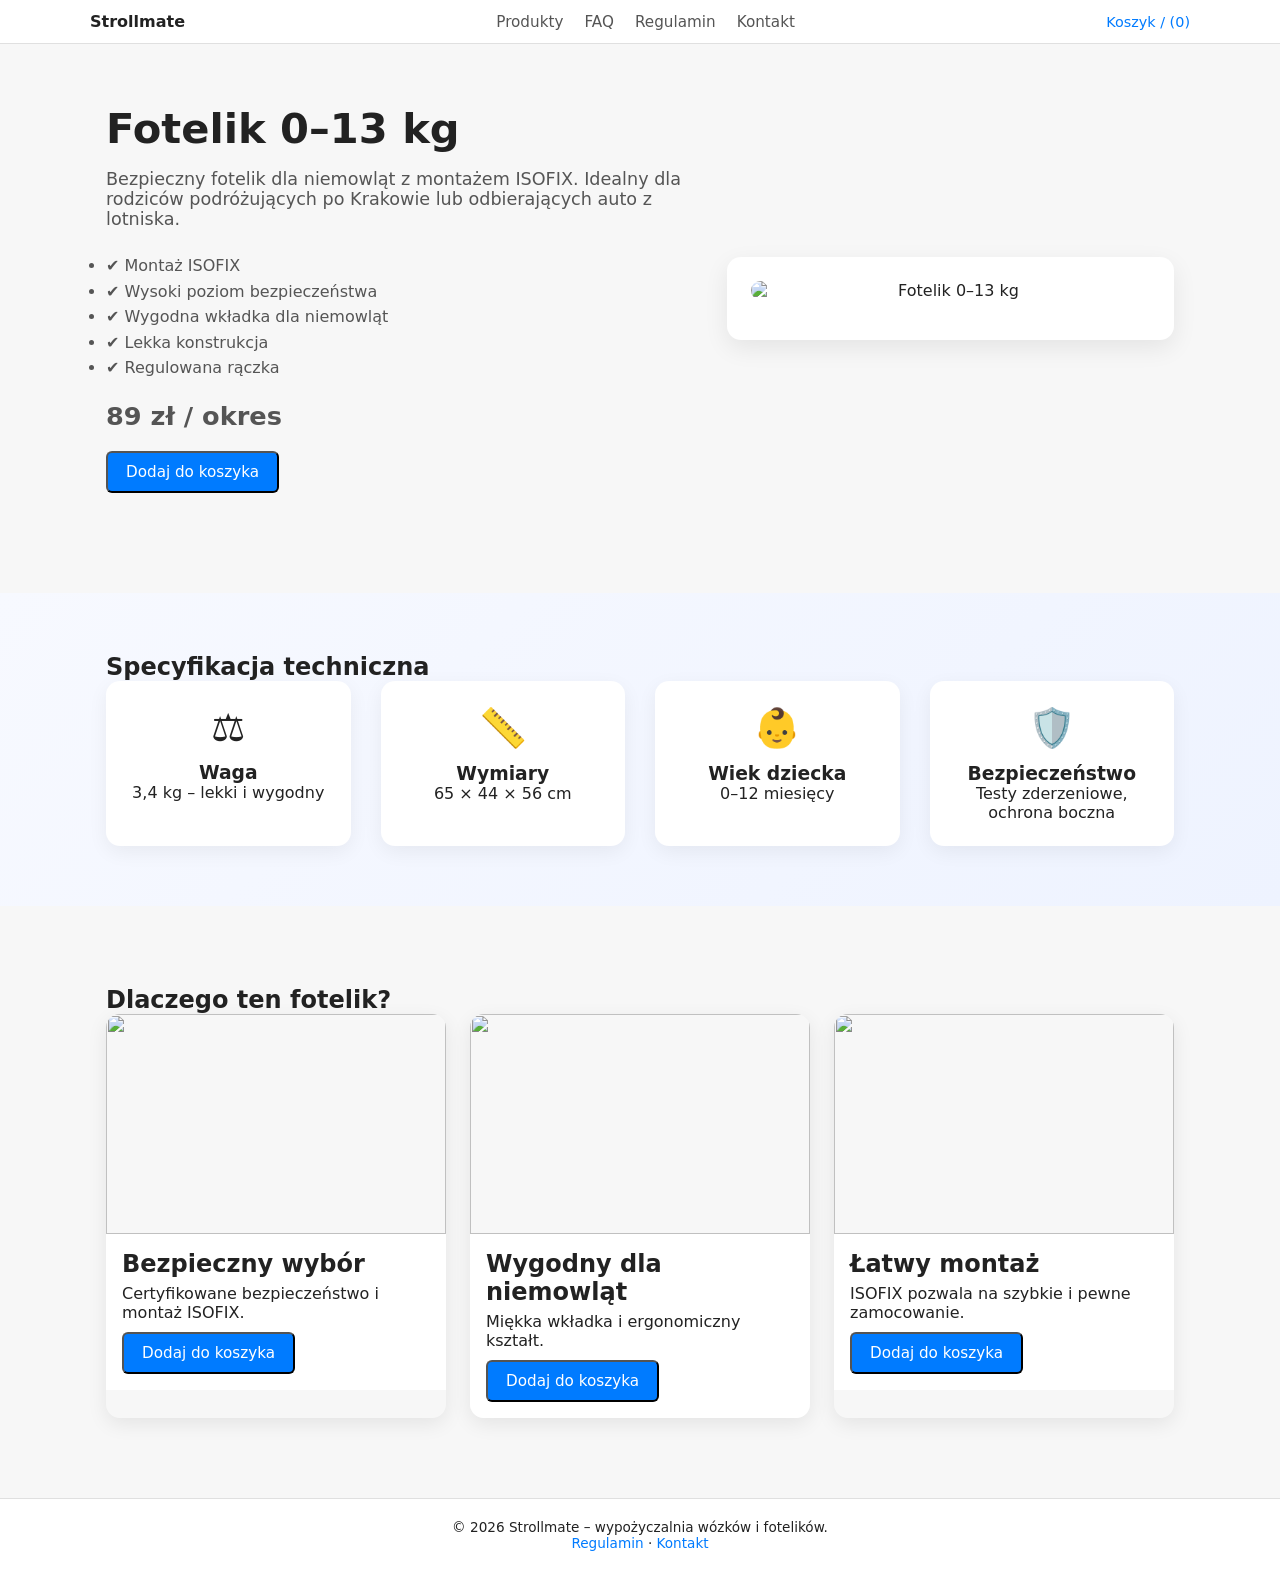
==== produkt-fotelik1.html @ 66cd1702 "Add files via upload" ====
<!DOCTYPE html>
<html lang="pl">
<head>
  <meta charset="UTF-8" />
  <title>Fotelik 0–13 kg – Strollmate</title>
  <meta name="viewport" content="viewport-fit=cover, width=device-width, initial-scale=1" />
  <link rel="stylesheet" href="assets/css/style.css" />
  <script defer src="assets/js/app.js"></script>
</head>

<body>

  <!-- TOPBAR -->
  <header class="topbar">
    <div class="container topbar-inner">
      <div class="topbar-left">
        <a href="index.html" class="logo">Strollmate</a>
      </div>

      <nav class="topbar-nav">
        <a href="produkty.html">Produkty</a>
        <a href="faq.html">FAQ</a>
        <a href="regulamin.html">Regulamin</a>
        <a href="kontakt.html">Kontakt</a>
      </nav>

      <div class="topbar-right">
        <a href="rezerwacja.html" class="cart-link">Koszyk / <span id="cart-total">(0)</span></a>
      </div>
    </div>
  </header>

  <!-- HERO PRODUKTU -->
  <section class="fancy-hero">
    <div class="container fancy-grid">

      <div class="fancy-left">
        <h1>Fotelik 0–13 kg</h1>
        <p>Bezpieczny fotelik dla niemowląt z montażem ISOFIX. Idealny dla rodziców podróżujących po Krakowie lub odbierających auto z lotniska.</p>

        <ul style="margin: 20px 0; color:#555; line-height:1.6;">
          <li>✔ Montaż ISOFIX</li>
          <li>✔ Wysoki poziom bezpieczeństwa</li>
          <li>✔ Wygodna wkładka dla niemowląt</li>
          <li>✔ Lekka konstrukcja</li>
          <li>✔ Regulowana rączka</li>
        </ul>

        <p class="price" style="font-size:1.6rem; font-weight:700; margin:20px 0;">89 zł / okres</p>

        <button
          class="btn-primary add-to-cart"
          data-id="fotelik1"
          data-name="Fotelik 0–13 kg"
          data-price="89"
        >
          Dodaj do koszyka
        </button>
      </div>

      <div class="fancy-right">
        <div class="fancy-card">
          <img src="assets/img/fotelik.jpg" alt="Fotelik 0–13 kg" class="fancy-img">
        </div>
      </div>

    </div>
  </section>

  <!-- SPECYFIKACJA -->
  <section class="steps-premium">
    <div class="container">
      <h2>Specyfikacja techniczna</h2>

      <div class="steps-premium-grid">

        <div class="step-premium">
          <div class="step-icon">⚖️</div>
          <h3>Waga</h3>
          <p>3,4 kg – lekki i wygodny</p>
        </div>

        <div class="step-premium">
          <div class="step-icon">📏</div>
          <h3>Wymiary</h3>
          <p>65 × 44 × 56 cm</p>
        </div>

        <div class="step-premium">
          <div class="step-icon">👶</div>
          <h3>Wiek dziecka</h3>
          <p>0–12 miesięcy</p>
        </div>

        <div class="step-premium">
          <div class="step-icon">🛡️</div>
          <h3>Bezpieczeństwo</h3>
          <p>Testy zderzeniowe, ochrona boczna</p>
        </div>

      </div>
    </div>
  </section>

  <!-- KORZYŚCI -->
<section class="mosaic">
  <div class="container">
    <h1>Dlaczego ten fotelik?</h1>

    <div class="mosaic-grid">

      <article class="mosaic-card" data-product="fotelik1">
        <img src="assets/img/fotelik.jpg" alt="">
        <div class="mosaic-info">
          <h2>Bezpieczny wybór</h2>
          <p>Certyfikowane bezpieczeństwo i montaż ISOFIX.</p>

          <button
           class="btn-primary add-to-cart"
           data-id="fotelik1"
           data-name="Fotelik 0–13 kg"
           data-price="89"
           style="margin-top:10px;"
          >
           Dodaj do koszyka
          </button>
        </div>
      </article>

      <article class="mosaic-card" data-product="fotelik1">
        <img src="assets/img/fotelik2.jpg" alt="">
        <div class="mosaic-info">
          <h2>Wygodny dla niemowląt</h2>
          <p>Miękka wkładka i ergonomiczny kształt.</p>

          <button
            class="btn-primary add-to-cart"
            data-id="fotelik1"
            data-name="Fotelik 0–13 kg"
            data-price="89"
            style="margin-top:10px;"
          >
            Dodaj do koszyka
          </button>
        </div>
      </article>

      <article class="mosaic-card" data-product="fotelik1">
        <img src="assets/img/fotelik.jpg" alt="">
        <div class="mosaic-info">
          <h2>Łatwy montaż</h2>
          <p>ISOFIX pozwala na szybkie i pewne zamocowanie.</p>

          <button
            class="btn-primary add-to-cart"
            data-id="fotelik1"
            data-name="Fotelik 0–13 kg"
            data-price="89"
            style="margin-top:10px;"
          >
            Dodaj do koszyka
          </button>
        </div>
      </article>

    </div>
  </div>
</section>

  <!-- FOOTER -->
  <footer class="footer">
    <div class="container footer-inner">
      <p>© 2026 Strollmate – wypożyczalnia wózków i fotelików.</p>
      <p><a href="regulamin.html">Regulamin</a> · <a href="kontakt.html">Kontakt</a></p>
    </div>
  </footer>

</body>
</html>
---- assets/css/style.css ----
/* RESET */
* {
  box-sizing: border-box;
  margin: 0;
  padding: 0;
  font-family: system-ui, -apple-system, BlinkMacSystemFont, "Segoe UI", sans-serif;
}

img {
  display: block;
  max-width: 100%;
}

body {
  background: #f7f7f7;
  color: #222;
}

section {
  margin-bottom: 40px;
}

.container {
  max-width: 1100px;
  margin: 0 auto;
  padding: 0 16px;
}

/* TOPBAR */

.topbar {
  background: #ffffff;
  border-bottom: 1px solid #e0e0e0;
}

.topbar-inner {
  display: flex;
  align-items: center;
  justify-content: space-between;
  padding: 12px 0;
}

.logo {
  font-weight: 700;
  text-decoration: none;
  color: #222;
}

.topbar-nav a {
  margin: 0 8px;
  text-decoration: none;
  color: #555;
  font-size: 0.95rem;
}

.topbar-nav a:hover {
  color: #007bff;
}

.topbar-right {
  display: flex;
  align-items: center;
  gap: 12px;
}

.cart-link {
  font-size: 0.9rem;
  text-decoration: none;
  color: #007bff;
}

/* KATEGORIE */

.categories {
  background: #fafafa;
  border-bottom: 1px solid #e0e0e0;
}

.categories-inner {
  display: flex;
  flex-wrap: wrap;
  gap: 12px;
  padding: 10px 0;
}

.categories-inner a {
  text-decoration: none;
  color: #333;
  font-weight: 600;
  font-size: 0.9rem;
  padding: 6px 12px;
  background: #fff;
  border-radius: 6px;
  border: 1px solid #e0e0e0;
}

.categories-inner a:hover {
  background: #f0f8ff;
}

/* BUTTONS */

.btn-primary,
.btn-secondary {
  display: inline-block;
  padding: 10px 18px;
  border-radius: 6px;
  text-decoration: none;
  font-size: 0.95rem;
  cursor: pointer;
  transition: 0.2s;
}

.btn-primary {
  background: #007bff;
  color: #fff;
}

.btn-primary:hover {
  background: #0069d9;
}

.btn-secondary {
  background: #ffffff;
  color: #007bff;
  border: 1px solid #007bff;
}

.btn-secondary:hover {
  background: #f0f8ff;
}

/* HERO — FANCY VERSION */

.fancy-hero {
  padding: 60px 0;
}

.fancy-grid {
  display: grid;
  grid-template-columns: 1.3fr 1fr;
  gap: 40px;
  align-items: center;
}

.fancy-left h1 {
  font-size: 2.6rem;
  margin-bottom: 16px;
}

.fancy-left p {
  font-size: 1.1rem;
  margin-bottom: 24px;
  color: #555;
}

.fancy-card {
  background: #fff;
  padding: 24px;
  border-radius: 14px;
  box-shadow: 0 8px 24px rgba(0,0,0,0.08);
  text-align: center;
  transition: 0.2s;
}

.fancy-card:hover {
  transform: translateY(-4px);
}

.fancy-img {
  width: 100%;
  border-radius: 10px;
  margin-bottom: 16px;
}

.fancy-card h2 {
  margin-bottom: 8px;
}

.fancy-card .price {
  font-size: 1.2rem;
  font-weight: 700;
  margin: 12px 0;
}

/* MOSAIC PRODUCT GRID */

.mosaic {
  padding: 40px 0;
}

.mosaic-grid {
  display: grid;
  grid-template-columns: repeat(auto-fit, minmax(260px, 1fr));
  gap: 24px;
}

.mosaic-card {
  position: relative;
  overflow: hidden;
  border-radius: 14px;
  box-shadow: 0 6px 20px rgba(0,0,0,0.08);
  transition: 0.2s;
}

.mosaic-card:hover {
  transform: translateY(-4px);
}

.mosaic-card.unavailable {
  opacity: 0.45;
  filter: grayscale(100%);
}

.mosaic-card img {
  width: 100%;
  height: 220px;
  object-fit: cover;
}

@media (max-width: 480px) {
  .mosaic-card img {
    height: 160px;
  }
}

.mosaic-info {
  padding: 16px;
  background: #fff;
}

.mosaic-info h2 {
  margin-bottom: 6px;
}

/* STEPS — PREMIUM VERSION */

.steps-premium {
  padding: 60px 0;
  background: linear-gradient(135deg, #f7f9ff, #eef3ff);
}

.steps-premium-grid {
  display: grid;
  grid-template-columns: repeat(auto-fit, minmax(240px, 1fr));
  gap: 30px;
}

.step-premium {
  background: #fff;
  padding: 24px;
  border-radius: 14px;
  text-align: center;
  box-shadow: 0 6px 20px rgba(0,0,0,0.06);
  transition: 0.2s;
}

.step-premium:hover {
  transform: translateY(-3px);
}

.step-icon {
  font-size: 2.4rem;
  margin-bottom: 12px;
}

/* FOOTER */

.footer {
  margin-top: 40px;
  padding: 20px 0;
  background: #ffffff;
  border-top: 1px solid #e0e0e0;
}

.footer-inner {
  text-align: center;
  font-size: 0.85rem;
}

.footer-inner a {
  color: #007bff;
  text-decoration: none;
}

.footer-inner a:hover {
  text-decoration: underline;
}

/* RESPONSIVE */

@media (max-width: 768px) {
  .fancy-grid {
    grid-template-columns: 1fr;
  }

  .topbar-inner {
    flex-direction: column;
    align-items: flex-start;
    gap: 8px;
  }
}
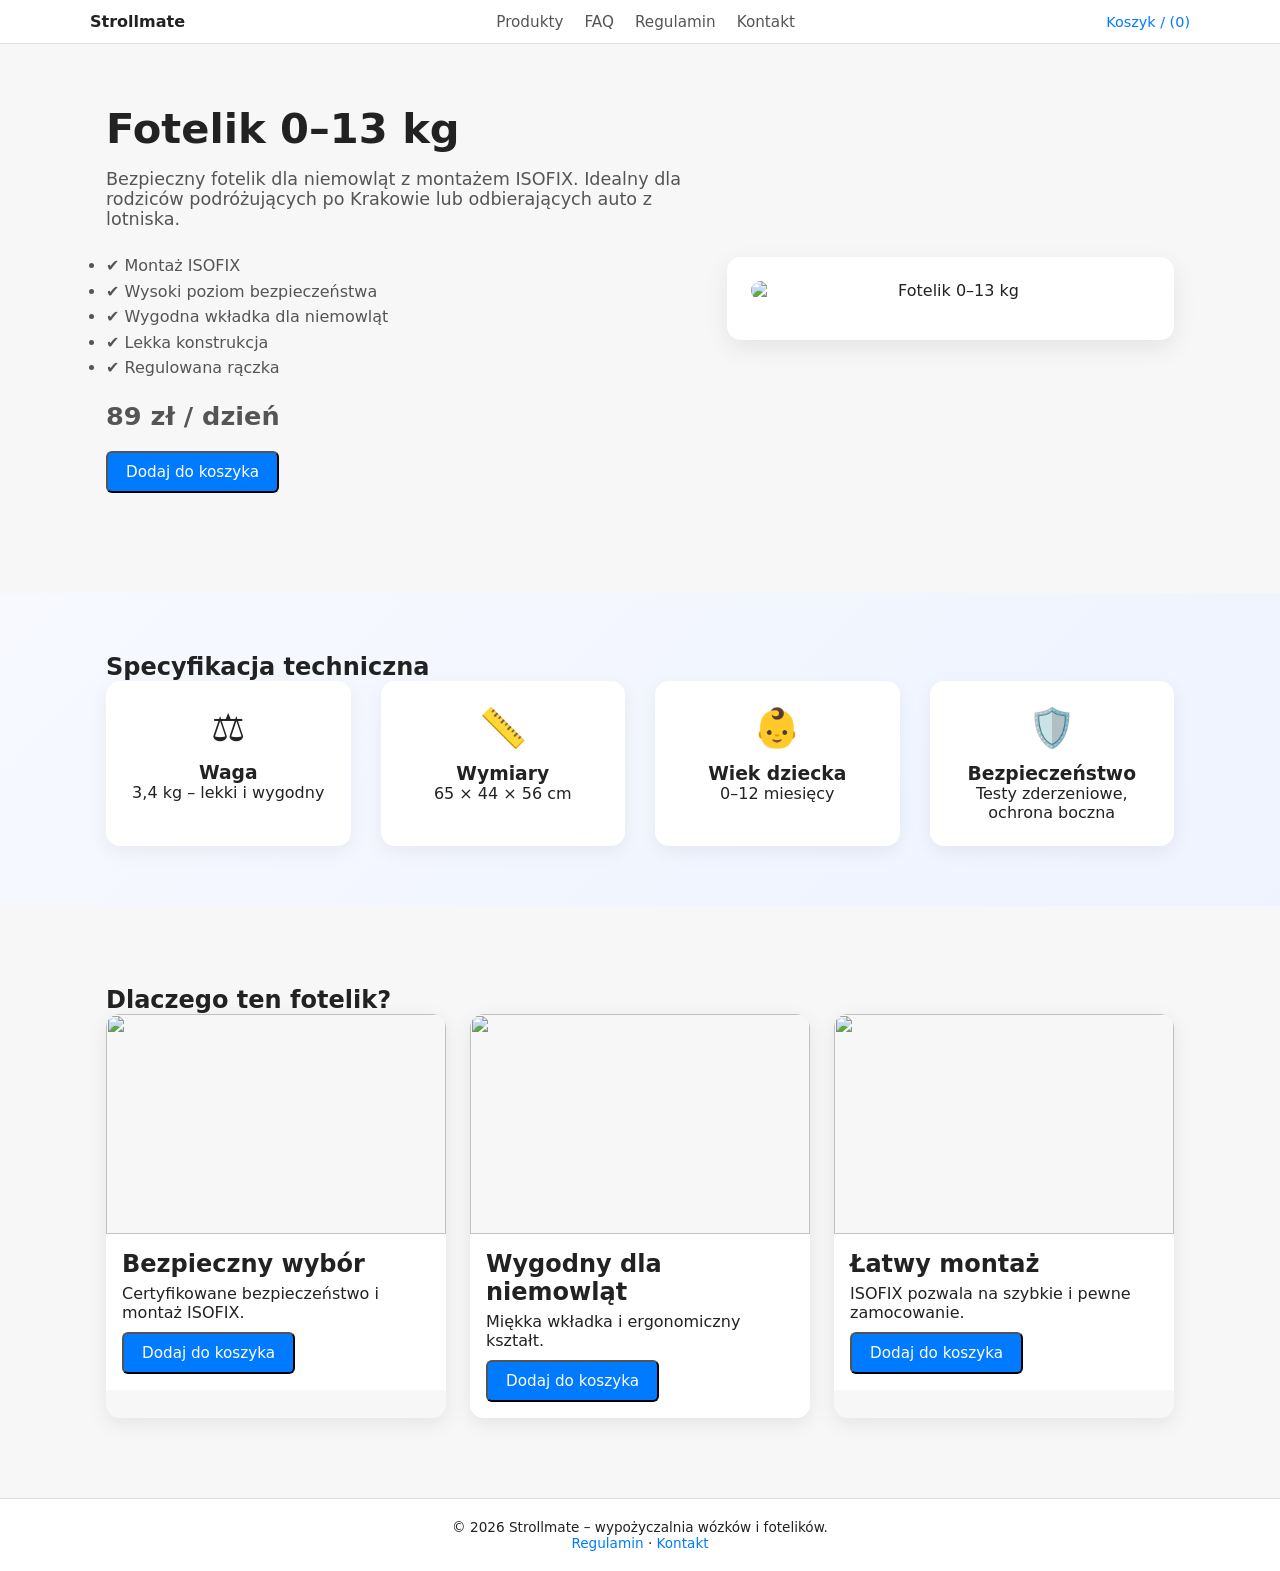
==== commit 02d6988b: "Add files via upload" ====
--- a/produkt-fotelik1.html
+++ b/produkt-fotelik1.html
@@ -46,7 +46,7 @@
           <li>✔ Regulowana rączka</li>
         </ul>
 
-        <p class="price" style="font-size:1.6rem; font-weight:700; margin:20px 0;">89 zł / okres</p>
+        <p class="price" style="font-size:1.6rem; font-weight:700; margin:20px 0;">89 zł / dzień</p>
 
         <button
           class="btn-primary add-to-cart"
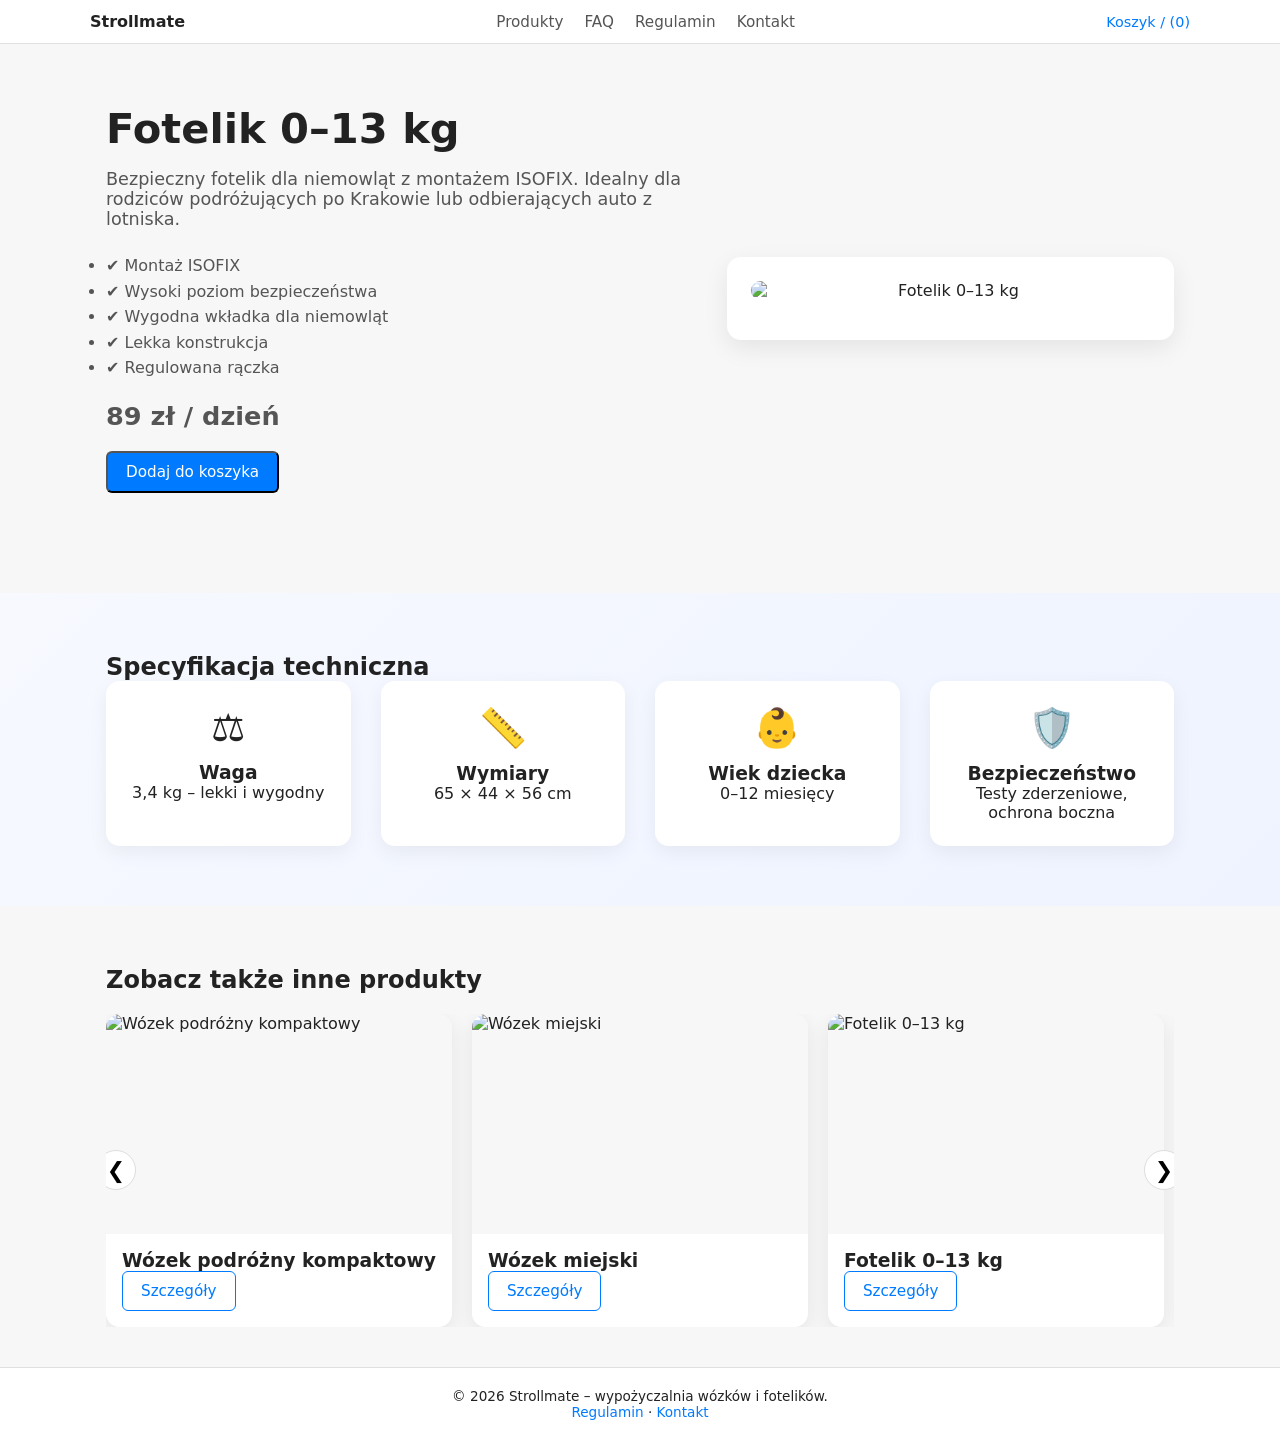
==== commit aa47fc3f: "Update produkt-fotelik1.html" ====
--- a/produkt-fotelik1.html
+++ b/produkt-fotelik1.html
@@ -102,70 +102,82 @@
     </div>
   </section>
 
-  <!-- KORZYŚCI -->
-<section class="mosaic">
-  <div class="container">
-    <h1>Dlaczego ten fotelik?</h1>
+  <!-- ⭐ NOWY SLIDER PRODUKTÓW -->
+  <section class="product-slider">
+    <div class="container">
+      <h2>Zobacz także inne produkty</h2>
 
-    <div class="mosaic-grid">
+      <div class="slider-wrapper">
+        <button class="slider-btn slider-btn-left">&#10094;</button>
 
-      <article class="mosaic-card" data-product="fotelik1">
-        <img src="assets/img/fotelik.jpg" alt="">
-        <div class="mosaic-info">
-          <h2>Bezpieczny wybór</h2>
-          <p>Certyfikowane bezpieczeństwo i montaż ISOFIX.</p>
+        <div class="slider-track">
 
-          <button
-           class="btn-primary add-to-cart"
-           data-id="fotelik1"
-           data-name="Fotelik 0–13 kg"
-           data-price="89"
-           style="margin-top:10px;"
-          >
-           Dodaj do koszyka
-          </button>
+          <article class="mosaic-card small-card">
+            <div class="product-image">
+              <img src="assets/img/wozek.jpg" alt="Wózek podróżny kompaktowy">
+            </div>
+            <div class="mosaic-info">
+              <h3>Wózek podróżny kompaktowy</h3>
+              <a href="produkt-wozek.html" class="btn-secondary">Szczegóły</a>
+            </div>
+          </article>
+
+          <article class="mosaic-card small-card">
+            <div class="product-image">
+              <img src="assets/img/wozek2.jpg" alt="Wózek miejski">
+            </div>
+            <div class="mosaic-info">
+              <h3>Wózek miejski</h3>
+              <a href="produkt-wozek2.html" class="btn-secondary">Szczegóły</a>
+            </div>
+          </article>
+
+          <article class="mosaic-card small-card">
+            <div class="product-image">
+              <img src="assets/img/fotelik.jpg" alt="Fotelik 0–13 kg">
+            </div>
+            <div class="mosaic-info">
+              <h3>Fotelik 0–13 kg</h3>
+              <a href="produkt-fotelik1.html" class="btn-secondary">Szczegóły</a>
+            </div>
+          </article>
+
+          <article class="mosaic-card small-card">
+            <div class="product-image">
+              <img src="assets/img/fotelik2.jpg" alt="Fotelik 9–18 kg">
+            </div>
+            <div class="mosaic-info">
+              <h3>Fotelik 9–18 kg</h3>
+              <a href="produkt-fotelik2.html" class="btn-secondary">Szczegóły</a>
+            </div>
+          </article>
+
+          <article class="mosaic-card small-card">
+            <div class="product-image">
+              <img src="assets/img/lozeczko.jpg" alt="Łóżeczko turystyczne">
+            </div>
+            <div class="mosaic-info">
+              <h3>Łóżeczko turystyczne</h3>
+              <a href="produkt-lozeczko1.html" class="btn-secondary">Szczegóły</a>
+            </div>
+          </article>
+
+          <article class="mosaic-card small-card">
+            <div class="product-image">
+              <img src="assets/img/waga.jpg" alt="Waga niemowlęca">
+            </div>
+            <div class="mosaic-info">
+              <h3>Waga niemowlęca</h3>
+              <a href="produkt-waga1.html" class="btn-secondary">Szczegóły</a>
+            </div>
+          </article>
+
         </div>
-      </article>
 
-      <article class="mosaic-card" data-product="fotelik1">
-        <img src="assets/img/fotelik2.jpg" alt="">
-        <div class="mosaic-info">
-          <h2>Wygodny dla niemowląt</h2>
-          <p>Miękka wkładka i ergonomiczny kształt.</p>
-
-          <button
-            class="btn-primary add-to-cart"
-            data-id="fotelik1"
-            data-name="Fotelik 0–13 kg"
-            data-price="89"
-            style="margin-top:10px;"
-          >
-            Dodaj do koszyka
-          </button>
-        </div>
-      </article>
-
-      <article class="mosaic-card" data-product="fotelik1">
-        <img src="assets/img/fotelik.jpg" alt="">
-        <div class="mosaic-info">
-          <h2>Łatwy montaż</h2>
-          <p>ISOFIX pozwala na szybkie i pewne zamocowanie.</p>
-
-          <button
-            class="btn-primary add-to-cart"
-            data-id="fotelik1"
-            data-name="Fotelik 0–13 kg"
-            data-price="89"
-            style="margin-top:10px;"
-          >
-            Dodaj do koszyka
-          </button>
-        </div>
-      </article>
-
+        <button class="slider-btn slider-btn-right">&#10095;</button>
+      </div>
     </div>
-  </div>
-</section>
+  </section>
 
   <!-- FOOTER -->
   <footer class="footer">
--- a/assets/css/style.css
+++ b/assets/css/style.css
@@ -300,3 +300,100 @@
     gap: 8px;
   }
 }
+
+/* ⭐ OVERLAY NIEDZIELNY NA ZDJĘCIU PRODUKTU */
+
+.product-image {
+  position: relative;
+}
+
+.sunday-overlay {
+  filter: grayscale(100%) brightness(60%);
+}
+
+.sunday-overlay-text {
+  position: absolute;
+  top: 0;
+  left: 0;
+  width: 100%;
+  height: 100%;
+  display: flex;
+  align-items: center;
+  justify-content: center;
+  text-align: center;
+  padding: 12px;
+  background: rgba(0, 0, 0, 0.45);
+  color: #fff;
+  font-size: 14px;
+  font-weight: 500;
+  border-radius: 8px;
+}
+
+/* -------------------------------------------------- */
+/* ⭐ SLIDER PRODUKTÓW — NOWE STYLE */
+/* -------------------------------------------------- */
+
+.product-slider {
+  margin-top: 60px;
+}
+
+.product-slider h2 {
+  margin-bottom: 20px;
+}
+
+.slider-wrapper {
+  position: relative;
+  overflow: hidden;
+}
+
+.slider-track {
+  display: flex;
+  gap: 20px;
+  transition: transform 0.3s ease;
+}
+
+.small-card {
+  min-width: calc(33.333% - 20px);
+  flex-shrink: 0;
+}
+
+.slider-btn {
+  position: absolute;
+  top: 50%;
+  transform: translateY(-50%);
+  background: #ffffff;
+  border: 1px solid #ddd;
+  width: 40px;
+  height: 40px;
+  border-radius: 50%;
+  cursor: pointer;
+  font-size: 22px;
+  display: flex;
+  align-items: center;
+  justify-content: center;
+  z-index: 10;
+}
+
+.slider-btn-left {
+  left: -10px;
+}
+
+.slider-btn-right {
+  right: -10px;
+}
+
+.slider-btn:hover {
+  background: #f0f0f0;
+}
+
+@media (max-width: 768px) {
+  .small-card {
+    min-width: calc(50% - 20px);
+  }
+}
+
+@media (max-width: 480px) {
+  .small-card {
+    min-width: 100%;
+  }
+}
